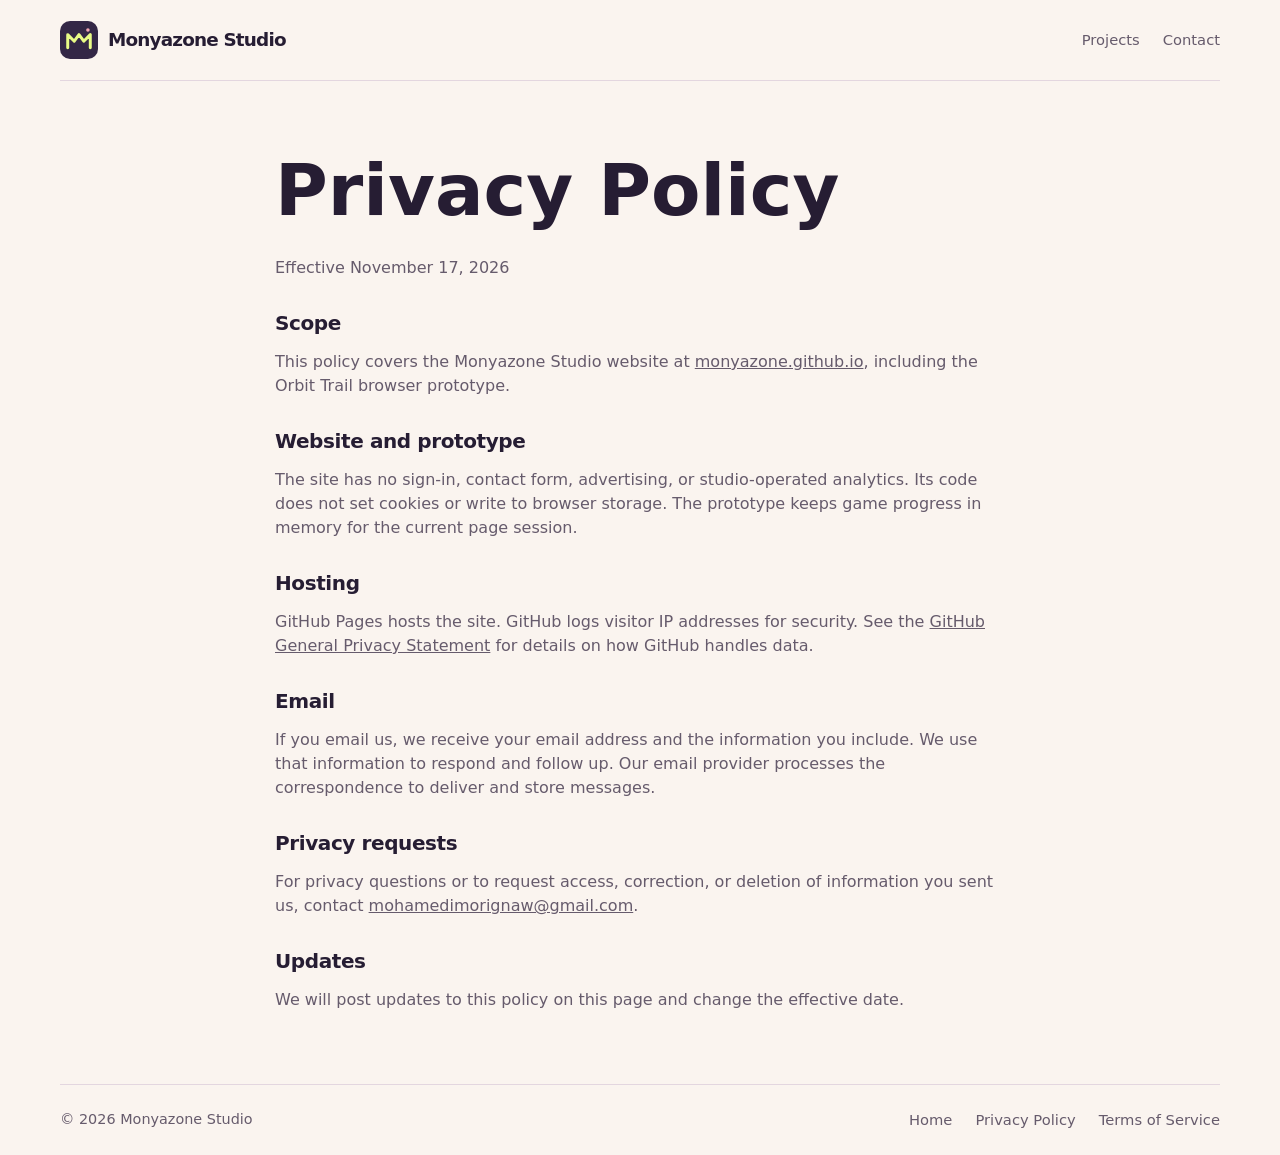
==== privacy.html @ 900c68cc "Add privacy policy page for Monyazone Studio" ====
<!doctype html>
<html lang="en">
<head>
  <meta charset="utf-8">
  <meta name="viewport" content="width=device-width, initial-scale=1">
  <meta name="description" content="Privacy Policy for the Monyazone Studio website.">
  <title>Privacy Policy — Monyazone Studio</title>
  <link rel="canonical" href="https://monyazone.github.io/privacy.html">
  <link rel="icon" type="image/svg+xml" href="[data-uri]">
  <style>
:root {
  color-scheme: light;
  --paper: #faf4ef;
  --ink: #261d33;
  --muted: #665b6c;
  --accent: #e8fb86;
  --line: #e3d6df;
  --purple: #3d2c58;
  font-family: "Geist", "Inter", system-ui, sans-serif;
  line-height: 1.5;
}
* { box-sizing: border-box; }
html { scroll-behavior: smooth; }
body { margin: 0; background: var(--paper); color: var(--ink); }
a { color: inherit; }
a:focus-visible, button:focus-visible { outline: 3px solid #8a4cde; outline-offset: 4px; }
button { font: inherit; }
img { max-width: 100%; display: block; }
h1, h2, h3, p { margin: 0; }
.wrap { width: min(1160px, calc(100% - 56px)); margin-inline: auto; }
.site-header, .site-footer { display: flex; flex-wrap: wrap; justify-content: space-between; align-items: center; gap: 18px; }
.site-header { min-height: 81px; border-bottom: 1px solid var(--line); }
.wordmark { display: inline-flex; align-items: center; gap: 10px; font-weight: 820; text-decoration: none; letter-spacing: -.045em; font-size: 1.15rem; }
.wordmark img { width: 38px; height: 38px; }
nav, .footer-links { display: flex; flex-wrap: wrap; gap: 23px; font-size: .92rem; }
nav a, .footer-links a { text-decoration: none; color: var(--muted); }
nav a:hover, .footer-links a:hover { text-decoration: underline; color: var(--ink); }
.site-footer { border-top: 1px solid var(--line); margin-top: 50px; padding-block: 24px; color: var(--muted); }
.site-footer p { font-size: .9rem; }
.legal { max-width: 730px; padding-block: 55px 22px; }
.legal h1 { font-size: clamp(2.55rem, 7vw, 4.5rem); }
.legal h2 { margin: 28px 0 6px; font-size: 1.25rem; letter-spacing: -.02em; }
.legal p { margin-top: 12px; color: var(--muted); }
.legal a { overflow-wrap: anywhere; }

@media(max-width:680px){.wrap{width:calc(100% - 32px)}.site-header{padding-block:14px}}</style>
</head>
<body>
  <header class="site-header wrap">
    <a class="wordmark" href="./" aria-label="Monyazone Studio home"><img src="[data-uri]" width="38" height="38" alt="">Monyazone Studio</a>
    <nav aria-label="Main navigation"><a href="./#projects">Projects</a><a href="./#contact">Contact</a></nav>
  </header>
  <main class="wrap legal">
    <h1>Privacy Policy</h1>
    <p>Effective November 17, 2026</p>
    <h2>Scope</h2>
    <p>This policy covers the Monyazone Studio website at <a href="https://monyazone.github.io/">monyazone.github.io</a>, including the Orbit Trail browser prototype.</p>
    <h2>Website and prototype</h2>
    <p>The site has no sign-in, contact form, advertising, or studio-operated analytics. Its code does not set cookies or write to browser storage. The prototype keeps game progress in memory for the current page session.</p>
    <h2>Hosting</h2>
    <p>GitHub Pages hosts the site. GitHub logs visitor IP addresses for security. See the <a href="https://docs.github.com/en/site-policy/privacy-policies/github-general-privacy-statement">GitHub General Privacy Statement</a> for details on how GitHub handles data.</p>
    <h2>Email</h2>
    <p>If you email us, we receive your email address and the information you include. We use that information to respond and follow up. Our email provider processes the correspondence to deliver and store messages.</p>
    <h2>Privacy requests</h2>
    <p>For privacy questions or to request access, correction, or deletion of information you sent us, contact <a href="mailto:mohamedimorignaw@gmail.com">mohamedimorignaw@gmail.com</a>.</p>
    <h2>Updates</h2>
    <p>We will post updates to this policy on this page and change the effective date.</p>
  </main>
  <footer class="site-footer wrap">
    <p>© 2026 Monyazone Studio</p>
    <nav class="footer-links" aria-label="Footer navigation"><a href="./">Home</a><a href="./privacy.html">Privacy Policy</a><a href="./terms.html">Terms of Service</a></nav>
  </footer>
</body>
</html>
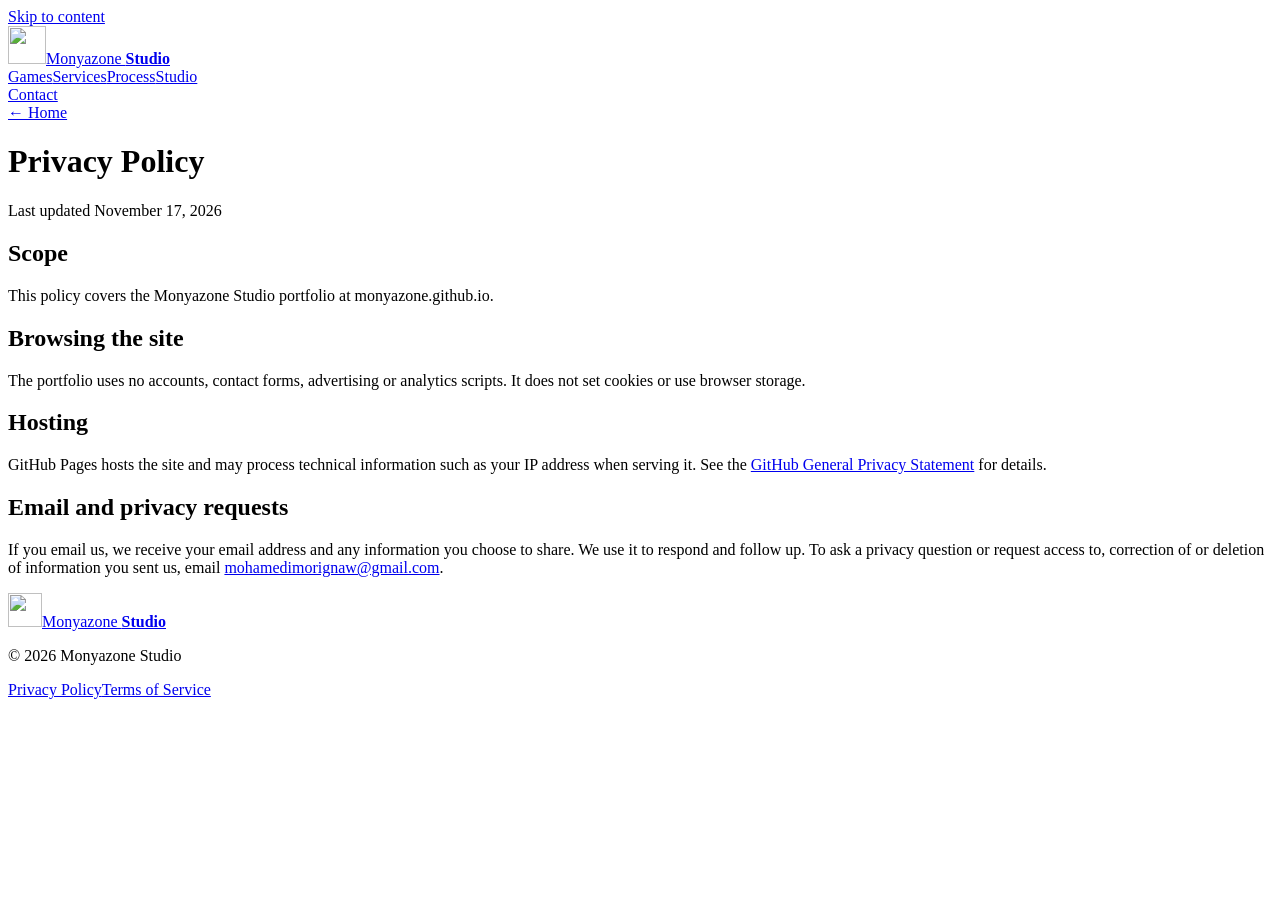
==== commit 85346ee1: "Add files via upload" ====
--- a/privacy.html
+++ b/privacy.html
@@ -3,72 +3,40 @@
 <head>
   <meta charset="utf-8">
   <meta name="viewport" content="width=device-width, initial-scale=1">
-  <meta name="description" content="Privacy Policy for the Monyazone Studio website.">
-  <title>Privacy Policy — Monyazone Studio</title>
+  <title>Privacy Policy | Monyazone Studio</title>
+  <meta name="description" content="How Monyazone Studio handles information from this portfolio site.">
   <link rel="canonical" href="https://monyazone.github.io/privacy.html">
-  <link rel="icon" type="image/svg+xml" href="[data-uri]">
-  <style>
-:root {
-  color-scheme: light;
-  --paper: #faf4ef;
-  --ink: #261d33;
-  --muted: #665b6c;
-  --accent: #e8fb86;
-  --line: #e3d6df;
-  --purple: #3d2c58;
-  font-family: "Geist", "Inter", system-ui, sans-serif;
-  line-height: 1.5;
-}
-* { box-sizing: border-box; }
-html { scroll-behavior: smooth; }
-body { margin: 0; background: var(--paper); color: var(--ink); }
-a { color: inherit; }
-a:focus-visible, button:focus-visible { outline: 3px solid #8a4cde; outline-offset: 4px; }
-button { font: inherit; }
-img { max-width: 100%; display: block; }
-h1, h2, h3, p { margin: 0; }
-.wrap { width: min(1160px, calc(100% - 56px)); margin-inline: auto; }
-.site-header, .site-footer { display: flex; flex-wrap: wrap; justify-content: space-between; align-items: center; gap: 18px; }
-.site-header { min-height: 81px; border-bottom: 1px solid var(--line); }
-.wordmark { display: inline-flex; align-items: center; gap: 10px; font-weight: 820; text-decoration: none; letter-spacing: -.045em; font-size: 1.15rem; }
-.wordmark img { width: 38px; height: 38px; }
-nav, .footer-links { display: flex; flex-wrap: wrap; gap: 23px; font-size: .92rem; }
-nav a, .footer-links a { text-decoration: none; color: var(--muted); }
-nav a:hover, .footer-links a:hover { text-decoration: underline; color: var(--ink); }
-.site-footer { border-top: 1px solid var(--line); margin-top: 50px; padding-block: 24px; color: var(--muted); }
-.site-footer p { font-size: .9rem; }
-.legal { max-width: 730px; padding-block: 55px 22px; }
-.legal h1 { font-size: clamp(2.55rem, 7vw, 4.5rem); }
-.legal h2 { margin: 28px 0 6px; font-size: 1.25rem; letter-spacing: -.02em; }
-.legal p { margin-top: 12px; color: var(--muted); }
-.legal a { overflow-wrap: anywhere; }
-
-@media(max-width:680px){.wrap{width:calc(100% - 32px)}.site-header{padding-block:14px}}</style>
+  <link rel="icon" href="assets/monyazone-mark.png" type="image/png">
+  <link rel="stylesheet" href="assets/site.css">
 </head>
 <body>
-  <header class="site-header wrap">
-    <a class="wordmark" href="./" aria-label="Monyazone Studio home"><img src="[data-uri]" width="38" height="38" alt="">Monyazone Studio</a>
-    <nav aria-label="Main navigation"><a href="./#projects">Projects</a><a href="./#contact">Contact</a></nav>
+  <a class="skip" href="#main">Skip to content</a>
+  <header class="site-header">
+    <div class="wrap header-inner">
+      <a class="brand" href="index.html"><img src="assets/monyazone-mark.png" width="38" height="38" alt=""><span>Monyazone <strong>Studio</strong></span></a>
+      <nav aria-label="Main navigation">
+        <a href="index.html#projects">Games</a><a href="index.html#services">Services</a><a href="index.html#process">Process</a><a href="index.html#studio">Studio</a>
+      </nav>
+      <a class="button primary header-cta" href="index.html#contact">Contact <span class="arrow" aria-hidden="true"></span></a>
+    </div>
   </header>
-  <main class="wrap legal">
+  <main class="wrap legal" id="main">
+    <a class="text-link" href="index.html"><span aria-hidden="true">←</span> Home</a>
     <h1>Privacy Policy</h1>
-    <p>Effective November 17, 2026</p>
+    <p>Last updated November 17, 2026</p>
     <h2>Scope</h2>
-    <p>This policy covers the Monyazone Studio website at <a href="https://monyazone.github.io/">monyazone.github.io</a>, including the Orbit Trail browser prototype.</p>
-    <h2>Website and prototype</h2>
-    <p>The site has no sign-in, contact form, advertising, or studio-operated analytics. Its code does not set cookies or write to browser storage. The prototype keeps game progress in memory for the current page session.</p>
+    <p>This policy covers the Monyazone Studio portfolio at monyazone.github.io.</p>
+    <h2>Browsing the site</h2>
+    <p>The portfolio uses no accounts, contact forms, advertising or analytics scripts. It does not set cookies or use browser storage.</p>
     <h2>Hosting</h2>
-    <p>GitHub Pages hosts the site. GitHub logs visitor IP addresses for security. See the <a href="https://docs.github.com/en/site-policy/privacy-policies/github-general-privacy-statement">GitHub General Privacy Statement</a> for details on how GitHub handles data.</p>
-    <h2>Email</h2>
-    <p>If you email us, we receive your email address and the information you include. We use that information to respond and follow up. Our email provider processes the correspondence to deliver and store messages.</p>
-    <h2>Privacy requests</h2>
-    <p>For privacy questions or to request access, correction, or deletion of information you sent us, contact <a href="mailto:mohamedimorignaw@gmail.com">mohamedimorignaw@gmail.com</a>.</p>
-    <h2>Updates</h2>
-    <p>We will post updates to this policy on this page and change the effective date.</p>
+    <p>GitHub Pages hosts the site and may process technical information such as your IP address when serving it. See the <a href="https://docs.github.com/en/site-policy/privacy-policies/github-general-privacy-statement">GitHub General Privacy Statement</a> for details.</p>
+    <h2>Email and privacy requests</h2>
+    <p>If you email us, we receive your email address and any information you choose to share. We use it to respond and follow up. To ask a privacy question or request access to, correction of or deletion of information you sent us, email <a href="mailto:mohamedimorignaw@gmail.com">mohamedimorignaw@gmail.com</a>.</p>
   </main>
-  <footer class="site-footer wrap">
+  <footer class="wrap footer">
+    <a class="brand" href="index.html"><img src="assets/monyazone-mark.png" width="34" height="34" alt=""><span>Monyazone <strong>Studio</strong></span></a>
     <p>© 2026 Monyazone Studio</p>
-    <nav class="footer-links" aria-label="Footer navigation"><a href="./">Home</a><a href="./privacy.html">Privacy Policy</a><a href="./terms.html">Terms of Service</a></nav>
+    <nav aria-label="Legal"><a href="privacy.html">Privacy Policy</a><a href="terms.html">Terms of Service</a></nav>
   </footer>
 </body>
 </html>
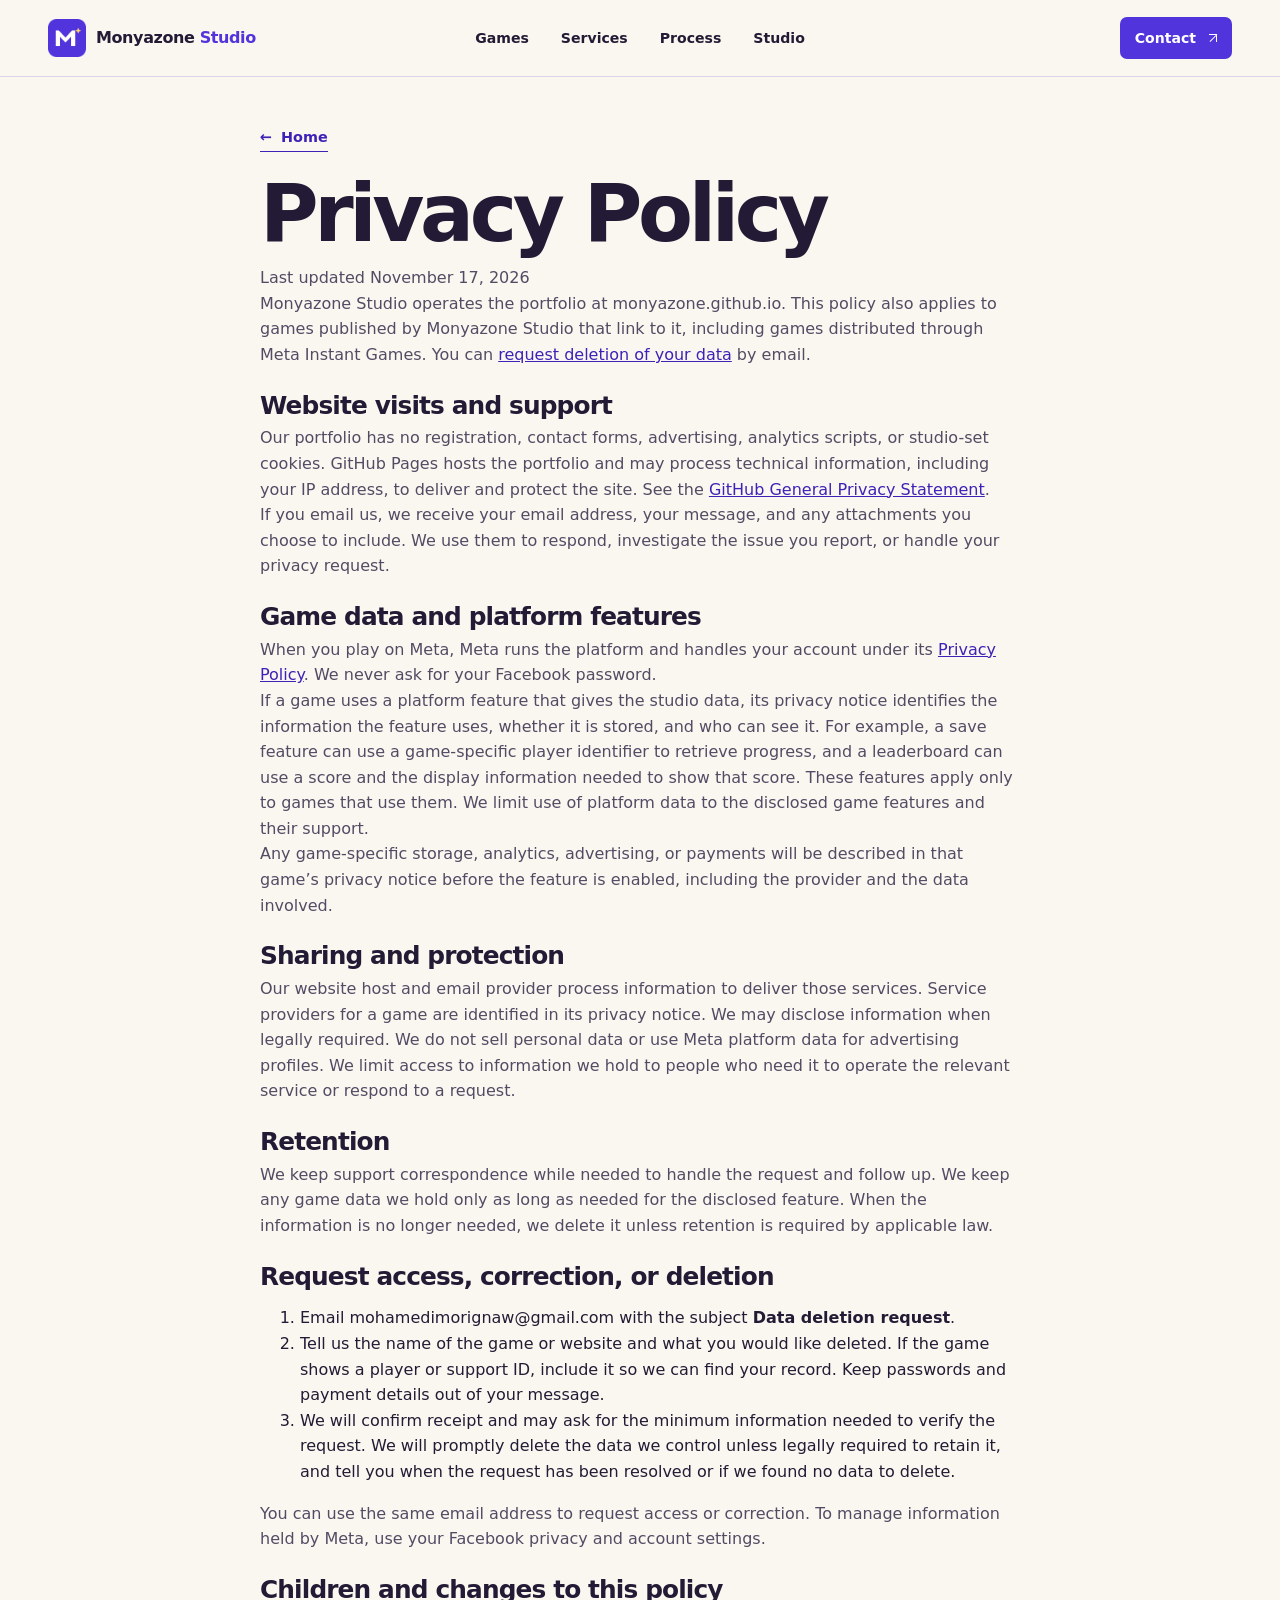
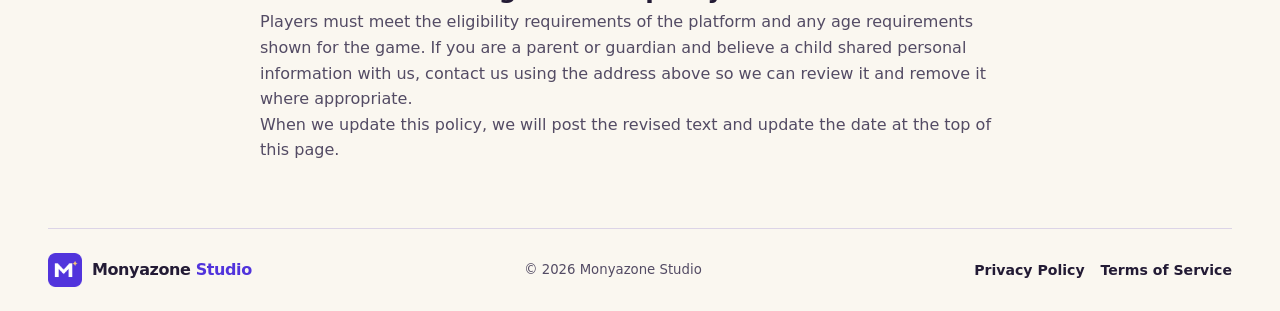
==== commit 15368b85: "Expand studio privacy policy and data deletion instructions Updated the privacy policy to clarify da" ====
--- a/privacy.html
+++ b/privacy.html
@@ -4,7 +4,7 @@
   <meta charset="utf-8">
   <meta name="viewport" content="width=device-width, initial-scale=1">
   <title>Privacy Policy | Monyazone Studio</title>
-  <meta name="description" content="How Monyazone Studio handles information from this portfolio site.">
+  <meta name="description" content="How Monyazone Studio handles data for its website and games, including how to request deletion.">
   <link rel="canonical" href="https://monyazone.github.io/privacy.html">
   <link rel="icon" href="assets/monyazone-mark.png" type="image/png">
   <link rel="stylesheet" href="assets/site.css">
@@ -24,14 +24,34 @@
     <a class="text-link" href="index.html"><span aria-hidden="true">←</span> Home</a>
     <h1>Privacy Policy</h1>
     <p>Last updated November 17, 2026</p>
-    <h2>Scope</h2>
-    <p>This policy covers the Monyazone Studio portfolio at monyazone.github.io.</p>
-    <h2>Browsing the site</h2>
-    <p>The portfolio uses no accounts, contact forms, advertising or analytics scripts. It does not set cookies or use browser storage.</p>
-    <h2>Hosting</h2>
-    <p>GitHub Pages hosts the site and may process technical information such as your IP address when serving it. See the <a href="https://docs.github.com/en/site-policy/privacy-policies/github-general-privacy-statement">GitHub General Privacy Statement</a> for details.</p>
-    <h2>Email and privacy requests</h2>
-    <p>If you email us, we receive your email address and any information you choose to share. We use it to respond and follow up. To ask a privacy question or request access to, correction of or deletion of information you sent us, email <a href="mailto:mohamedimorignaw@gmail.com">mohamedimorignaw@gmail.com</a>.</p>
+    <p>Monyazone Studio operates the portfolio at monyazone.github.io. This policy also applies to games published by Monyazone Studio that link to it, including games distributed through Meta Instant Games. You can <a href="#data-deletion">request deletion of your data</a> by email.</p>
+
+    <h2>Website visits and support</h2>
+    <p>Our portfolio has no registration, contact forms, advertising, analytics scripts, or studio-set cookies. GitHub Pages hosts the portfolio and may process technical information, including your IP address, to deliver and protect the site. See the <a href="https://docs.github.com/en/site-policy/privacy-policies/github-general-privacy-statement">GitHub General Privacy Statement</a>.</p>
+    <p>If you email us, we receive your email address, your message, and any attachments you choose to include. We use them to respond, investigate the issue you report, or handle your privacy request.</p>
+
+    <h2>Game data and platform features</h2>
+    <p>When you play on Meta, Meta runs the platform and handles your account under its <a href="https://www.facebook.com/privacy/policy/">Privacy Policy</a>. We never ask for your Facebook password.</p>
+    <p>If a game uses a platform feature that gives the studio data, its privacy notice identifies the information the feature uses, whether it is stored, and who can see it. For example, a save feature can use a game-specific player identifier to retrieve progress, and a leaderboard can use a score and the display information needed to show that score. These features apply only to games that use them. We limit use of platform data to the disclosed game features and their support.</p>
+    <p>Any game-specific storage, analytics, advertising, or payments will be described in that game’s privacy notice before the feature is enabled, including the provider and the data involved.</p>
+
+    <h2>Sharing and protection</h2>
+    <p>Our website host and email provider process information to deliver those services. Service providers for a game are identified in its privacy notice. We may disclose information when legally required. We do not sell personal data or use Meta platform data for advertising profiles. We limit access to information we hold to people who need it to operate the relevant service or respond to a request.</p>
+
+    <h2>Retention</h2>
+    <p>We keep support correspondence while needed to handle the request and follow up. We keep any game data we hold only as long as needed for the disclosed feature. When the information is no longer needed, we delete it unless retention is required by applicable law.</p>
+
+    <h2 id="data-deletion">Request access, correction, or deletion</h2>
+    <ol>
+      <li>Email <a href="mailto:mohamedimorignaw@gmail.com?subject=Data%20deletion%20request">mohamedimorignaw@gmail.com</a> with the subject <strong>Data deletion request</strong>.</li>
+      <li>Tell us the name of the game or website and what you would like deleted. If the game shows a player or support ID, include it so we can find your record. Keep passwords and payment details out of your message.</li>
+      <li>We will confirm receipt and may ask for the minimum information needed to verify the request. We will promptly delete the data we control unless legally required to retain it, and tell you when the request has been resolved or if we found no data to delete.</li>
+    </ol>
+    <p>You can use the same email address to request access or correction. To manage information held by Meta, use your Facebook privacy and account settings.</p>
+
+    <h2>Children and changes to this policy</h2>
+    <p>Players must meet the eligibility requirements of the platform and any age requirements shown for the game. If you are a parent or guardian and believe a child shared personal information with us, contact us using the address above so we can review it and remove it where appropriate.</p>
+    <p>When we update this policy, we will post the revised text and update the date at the top of this page.</p>
   </main>
   <footer class="wrap footer">
     <a class="brand" href="index.html"><img src="assets/monyazone-mark.png" width="34" height="34" alt=""><span>Monyazone <strong>Studio</strong></span></a>
--- a/assets/site.css
+++ b/assets/site.css
@@ -0,0 +1,110 @@
+:root {
+  color-scheme:light;
+  --paper:#faf7f0;
+  --ink:#231b35;
+  --soft:#534b64;
+  --violet:#5134dc;
+  --dark-violet:#3c22b6;
+  --pale:#eee8ff;
+  --line:#dcd4e7;
+  --head:"Bricolage Grotesque","Trebuchet MS",system-ui,sans-serif;
+  --body:"Inter",system-ui,sans-serif;
+}
+* { box-sizing:border-box; }
+html { scroll-behavior:smooth; }
+body { margin:0; color:var(--ink); background:var(--paper); font:400 1rem/1.6 var(--body); }
+h1,h2,h3,p { margin:0; }
+h1,h2,h3 { font-family:var(--head); line-height:1.04; letter-spacing:-.055em; }
+h2 { font-size:clamp(2.15rem,4.7vw,4.25rem); }
+h3 { font-size:clamp(1.35rem,2.4vw,2rem); letter-spacing:-.035em; }
+a { color:inherit; text-decoration:none; }
+a:hover { color:var(--violet); }
+img { display:block; max-width:100%; }
+a:focus-visible,summary:focus-visible { outline:2px solid var(--violet); outline-offset:4px; }
+.wrap { width:min(100% - 96px,1200px); margin-inline:auto; }
+.skip { position:fixed; top:10px; left:10px; z-index:10; padding:8px 15px; transform:translateY(-180%); background:#fff; }
+.skip:focus { transform:none; }
+.site-header { border-bottom:1px solid var(--line); }
+.header-inner { min-height:76px; display:grid; grid-template-columns:1fr auto 1fr; align-items:center; gap:20px; }
+.brand { display:inline-flex; align-items:center; gap:10px; width:max-content; font:750 1rem/1 var(--head); letter-spacing:-.025em; }
+.brand strong { color:var(--violet); }
+nav { display:flex; align-items:center; gap:clamp(14px,2.5vw,34px); font-weight:600; font-size:.88rem; }
+.button { display:inline-flex; width:max-content; max-width:100%; align-items:center; justify-content:center; gap:13px; padding:9px 15px; min-height:42px; border-radius:7px; font-size:.88rem; font-weight:700; }
+.primary { color:#fff; background:var(--violet); }
+.primary:hover { background:var(--dark-violet); color:#fff; }
+.header-cta { justify-self:end; }
+.arrow { position:relative; flex:none; width:8px; height:8px; border-top:1px solid currentColor; border-right:1px solid currentColor; }
+.arrow::after { content:""; position:absolute; width:10px; height:1px; right:-1px; top:-1px; background:currentColor; transform:rotate(-45deg); transform-origin:right; }
+.hero { display:grid; grid-template-columns:minmax(0,1fr) minmax(230px,285px); align-items:end; gap:20px; padding-block:clamp(48px,7vw,92px) clamp(43px,6vw,70px); }
+.eyebrow { font-size:.72rem; font-weight:750; line-height:1.5; text-transform:uppercase; letter-spacing:.14em; color:var(--dark-violet); }
+.dot { width:8px; height:8px; margin-right:5px; display:inline-block; border-radius:50%; background:var(--violet); }
+.hero h1 { margin-block:14px 0; font-size:clamp(4rem,9vw,8.5rem); line-height:.88; letter-spacing:-.075em; }
+.hero em { color:var(--violet); font-style:normal; }
+.hero-aside { color:var(--soft); padding-bottom:5px; }
+.text-link { display:inline-flex; align-items:center; gap:9px; margin-top:13px; padding-bottom:2px; border-bottom:1px solid currentColor; color:var(--dark-violet); font-size:.9rem; font-weight:700; }
+.games,.process { padding-block:24px 72px; }
+.games { border-top:1px solid var(--ink); }
+.section-heading { margin-bottom:24px; }
+.section-heading p { color:var(--soft); max-width:56ch; margin-top:9px; }
+.game-grid,.services-grid,.process-list { display:grid; grid-template-columns:repeat(4,minmax(0,1fr)); gap:20px; }
+.game img { aspect-ratio:1; object-fit:cover; width:100%; height:auto; border-radius:19%; background:var(--pale); }
+.game .eyebrow { margin-top:15px; }
+.game h3 { margin-block:5px 6px; }
+.game > p:last-child,.services-grid p,.process-list p { color:var(--soft); font-size:.93rem; }
+.services { background:var(--pale); padding-block:54px 60px; }
+.services-grid { grid-template-columns:repeat(2,minmax(0,1fr)); gap:12px; }
+.services-grid article { padding:20px; background:#faf8ff; border:1px solid #e1d8f8; border-radius:12px; }
+.services-grid h3,.process-list h3 { margin-bottom:7px; }
+.process { padding-top:59px; }
+.process-list { margin:0; padding:0; list-style:none; }
+.process-list li { border-top:2px solid var(--violet); padding-top:12px; }
+.studio { background:#28203d; color:#fff; padding-block:52px; }
+.studio-inner { display:grid; grid-template-columns:1fr 1fr; gap:32px; align-items:center; }
+.studio .eyebrow { color:#d5c9ff; margin-bottom:10px; }
+.studio-inner > p { max-width:51ch; color:#ece5fc; }
+.faq { display:grid; grid-template-columns:minmax(0,.8fr) minmax(0,1.2fr); gap:30px; padding-block:60px; }
+details { border-top:1px solid var(--line); }
+details:last-child { border-bottom:1px solid var(--line); }
+summary { cursor:pointer; padding:11px 0; font-weight:700; }
+details p { color:var(--soft); padding-bottom:12px; }
+.contact { padding-bottom:48px; }
+.contact-panel { display:flex; align-items:center; justify-content:space-between; gap:20px; padding:clamp(24px,5vw,54px); border-radius:18px; color:#fff; background:var(--dark-violet); }
+.contact-panel .eyebrow { color:#e5dbff; margin-bottom:9px; }
+.contact-panel p:last-child { color:#f0eaff; margin-top:10px; }
+.contact-action { display:grid; justify-items:start; gap:8px; }
+.contact-address { color:#fff; overflow-wrap:anywhere; font-size:.84rem; }
+.contact-panel a:focus-visible { outline-color:#fff; }
+.contact-address:hover { color:#fff; text-decoration:underline; }
+.light { color:var(--dark-violet); background:#fff; }
+.light:hover { color:var(--dark-violet); background:var(--pale); }
+.footer { display:flex; align-items:center; justify-content:space-between; gap:20px; min-height:83px; padding-block:18px; border-top:1px solid var(--line); }
+.footer p { font-size:.83rem; color:var(--soft); }
+.footer nav { gap:16px; }
+.legal { max-width:760px; padding-block:36px 65px; min-height:65vh; }
+.legal h1 { font-size:clamp(2.8rem,7vw,5rem); margin:20px 0 10px; }
+.legal h2 { font-size:1.55rem; margin:25px 0 7px; letter-spacing:-.035em; }
+.legal p { color:var(--soft); }
+.legal p a { color:var(--dark-violet); text-decoration:underline; overflow-wrap:anywhere; }
+@media (max-width:950px) {
+  .wrap { width:calc(100% - 56px); }
+  .hero h1 { font-size:clamp(3.65rem,9.4vw,5.4rem); }
+}
+@media (max-width:740px) {
+  .wrap { width:calc(100% - 36px); }
+  .header-inner { grid-template-columns:1fr auto; gap:9px; padding-block:10px; }
+  .header-inner nav { grid-row:2; grid-column:1/-1; flex-wrap:wrap; }
+  .header-cta { grid-row:1; grid-column:2; min-height:36px; padding:7px 10px; }
+  .hero,.studio-inner,.faq { grid-template-columns:1fr; gap:17px; }
+  .hero h1 { font-size:clamp(3.1rem,12vw,5.5rem); }
+  .hero-aside { max-width:38ch; }
+  .game-grid,.process-list { grid-template-columns:repeat(2,minmax(0,1fr)); row-gap:26px; }
+  .contact-panel,.footer { flex-direction:column; align-items:flex-start; }
+}
+@media (max-width:390px) {
+  .brand { gap:6px; font-size:.93rem; }
+  .brand img { width:32px; height:32px; }
+  .services-grid { grid-template-columns:1fr; }
+  .game-grid { gap:16px; }
+  .game .eyebrow { letter-spacing:.07em; }
+}
+@media (prefers-reduced-motion:reduce) { html { scroll-behavior:auto; } }
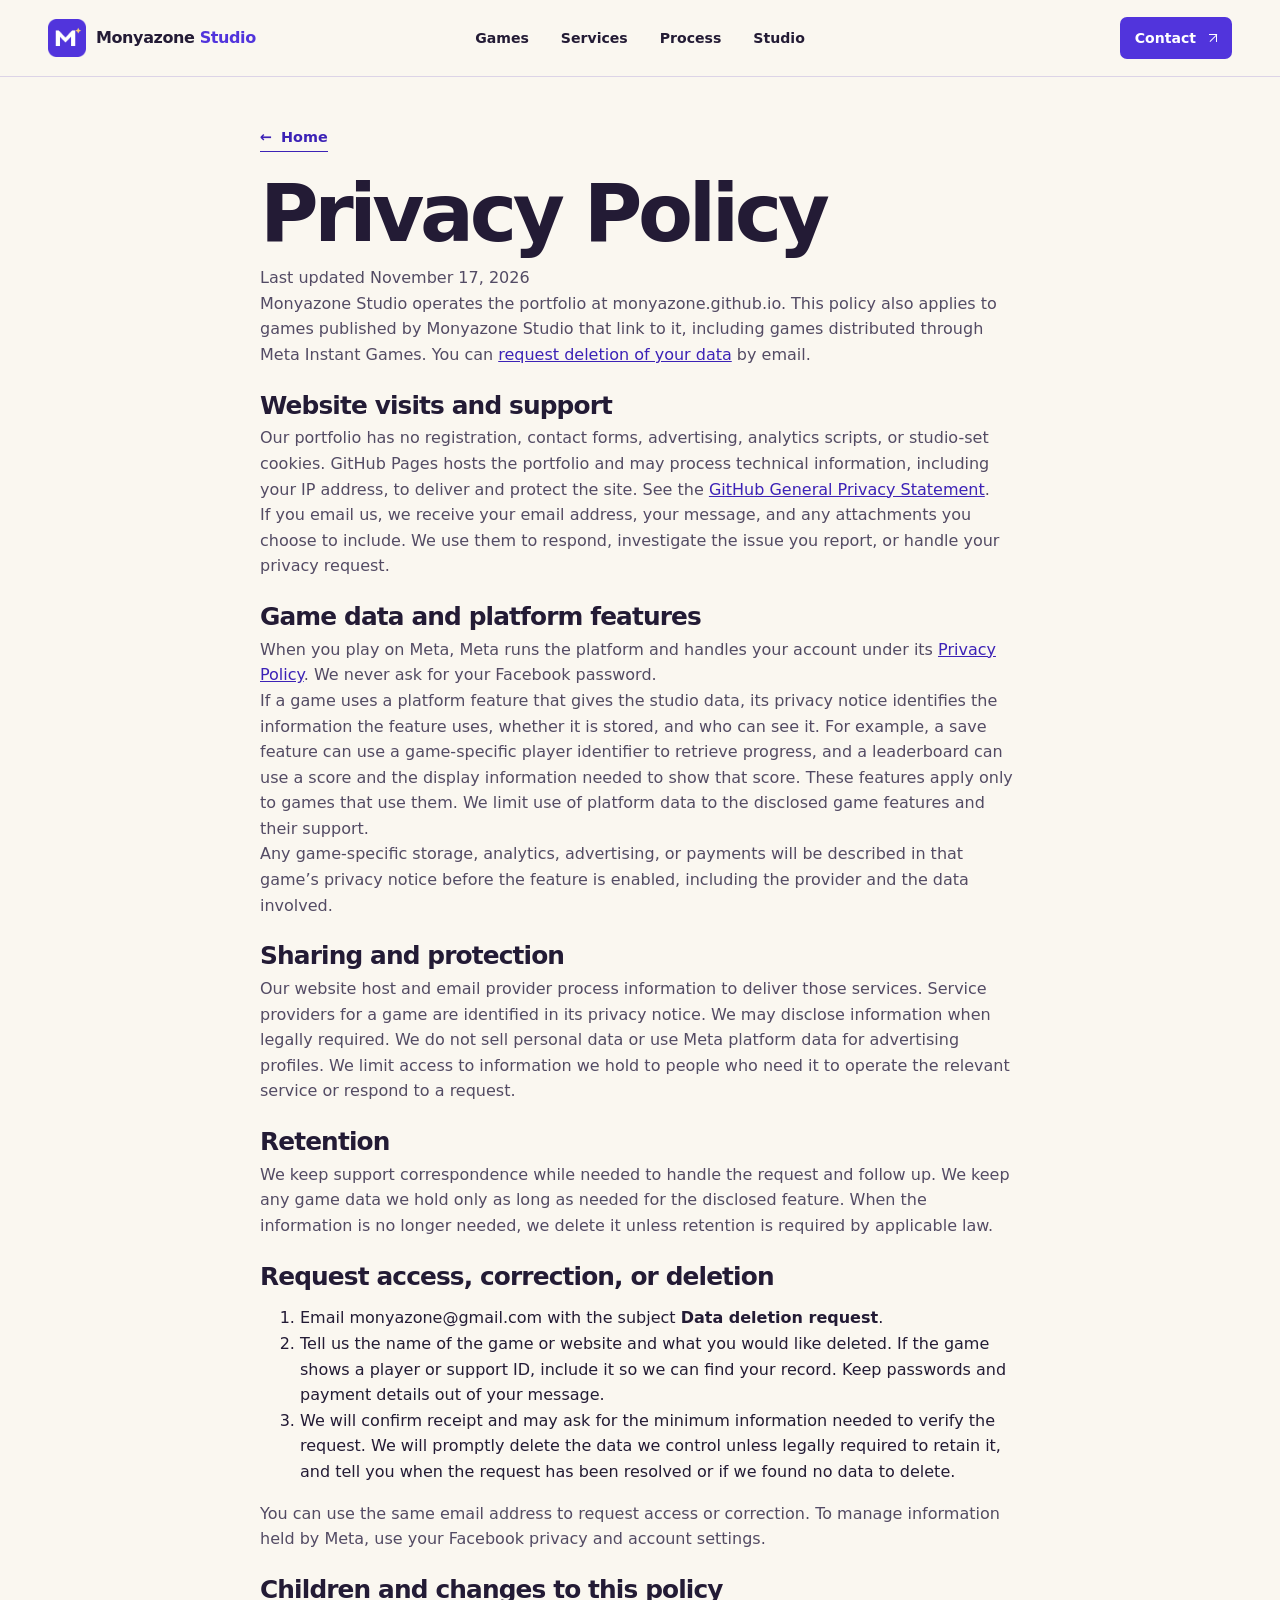
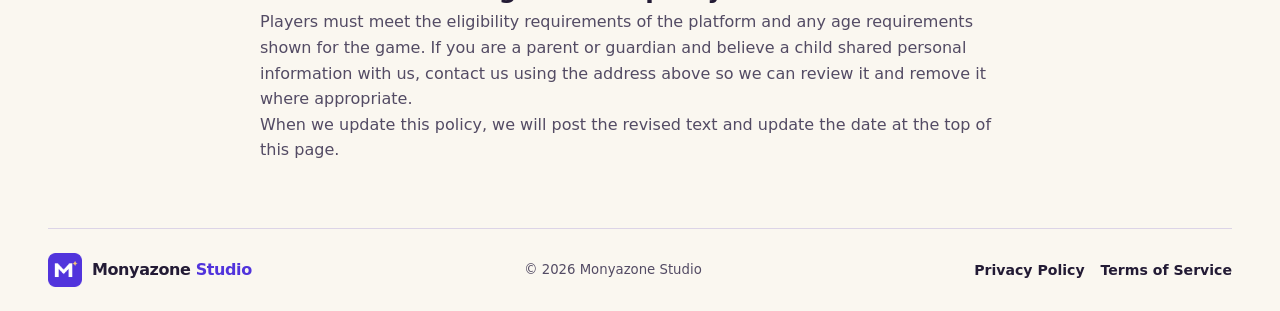
==== commit 435dcf80: "Update contact email for data deletion requests" ====
--- a/privacy.html
+++ b/privacy.html
@@ -43,7 +43,7 @@
 
     <h2 id="data-deletion">Request access, correction, or deletion</h2>
     <ol>
-      <li>Email <a href="mailto:mohamedimorignaw@gmail.com?subject=Data%20deletion%20request">mohamedimorignaw@gmail.com</a> with the subject <strong>Data deletion request</strong>.</li>
+      <li>Email <a href="mailto:monyazone@gmail.com?subject=Data%20deletion%20request">monyazone@gmail.com</a> with the subject <strong>Data deletion request</strong>.</li>
       <li>Tell us the name of the game or website and what you would like deleted. If the game shows a player or support ID, include it so we can find your record. Keep passwords and payment details out of your message.</li>
       <li>We will confirm receipt and may ask for the minimum information needed to verify the request. We will promptly delete the data we control unless legally required to retain it, and tell you when the request has been resolved or if we found no data to delete.</li>
     </ol>
